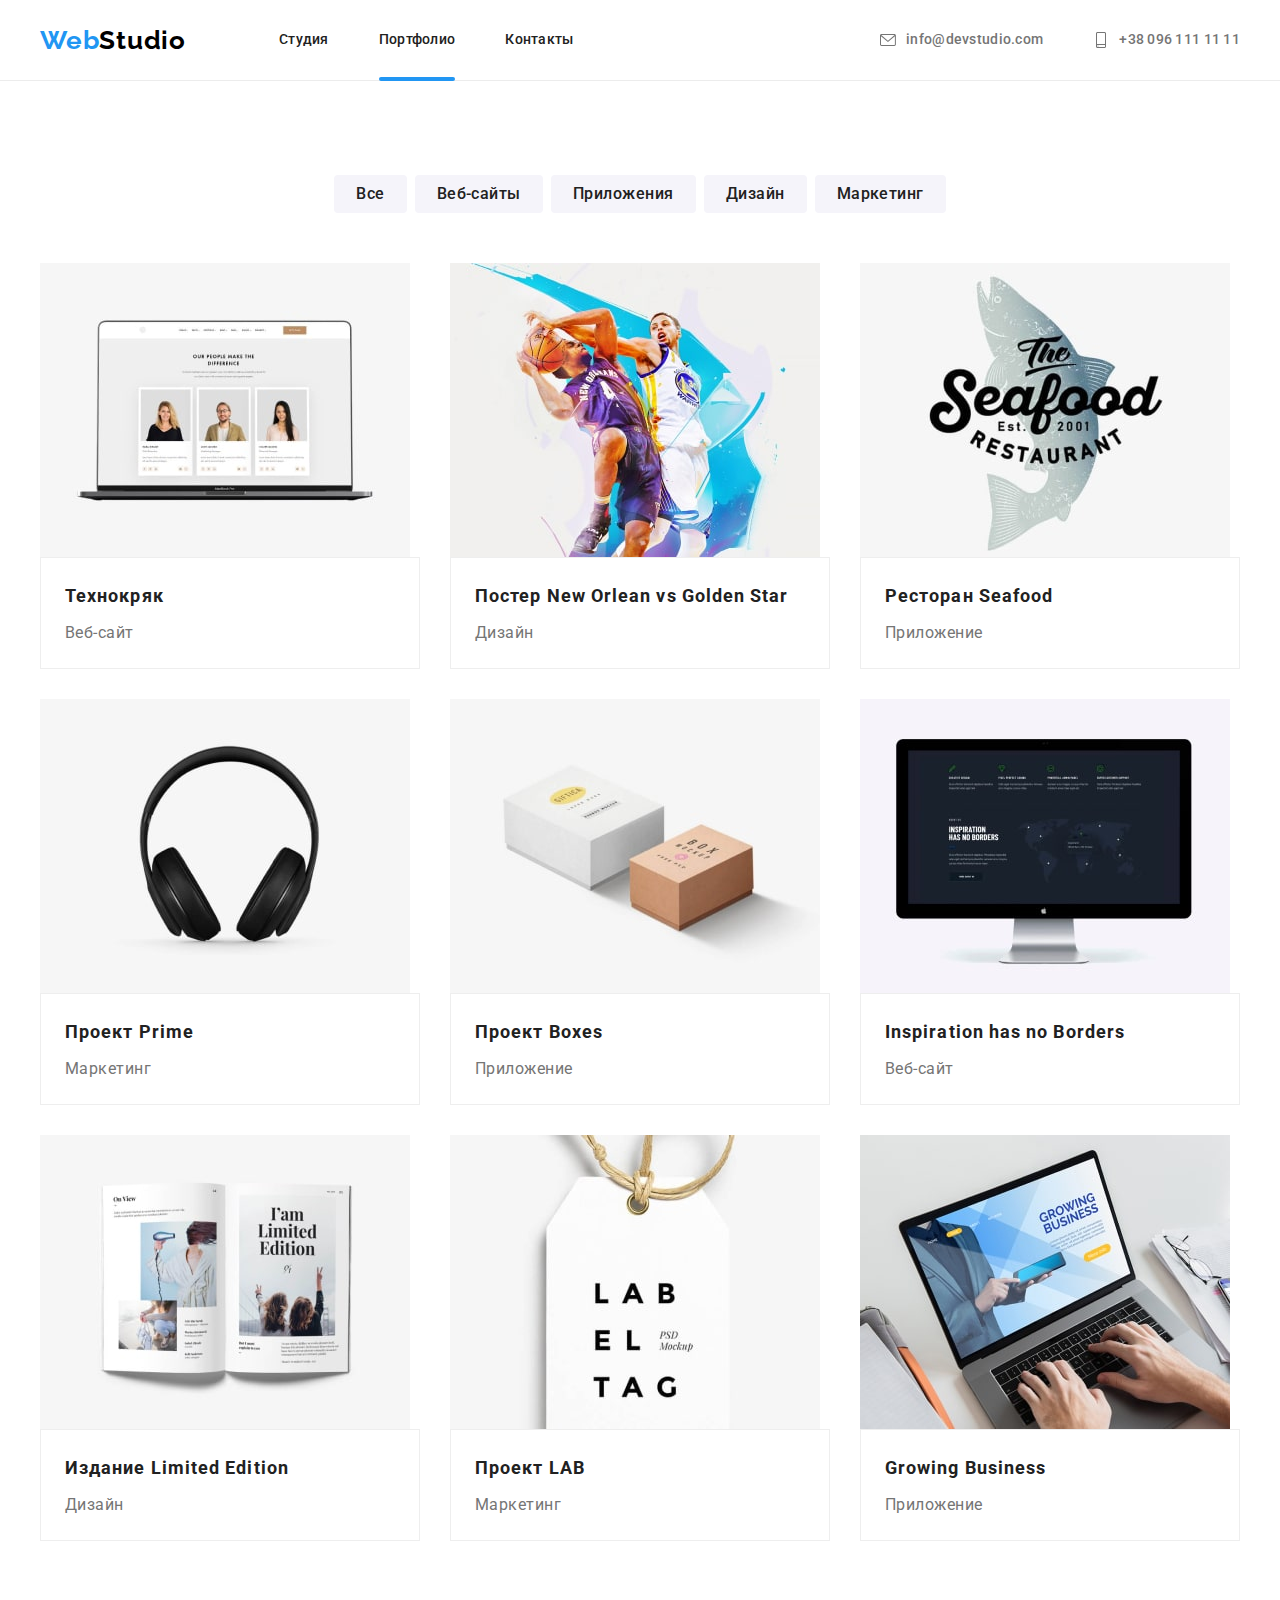
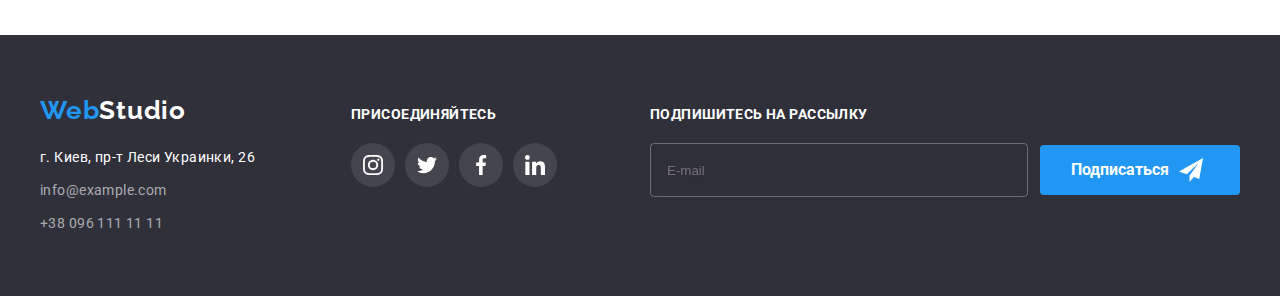
==== portfolio.html @ 7fdda7d3 "start hw8" ====
<!DOCTYPE html>
<html lang="ru">
  <head>
    <meta charset="UTF-8" />
    <meta http-equiv="X-UA-Compatible" content="IE=edge" />
    <meta name="viewport" content="width=device-width, initial-scale=1.0" />
    <title>Портфолио</title>
    <link rel="preconnect" href="https://fonts.googleapis.com" />
    <link rel="preconnect" href="https://fonts.gstatic.com" crossorigin />
    <link
      href="https://fonts.googleapis.com/css2?family=Raleway:wght@700&family=Roboto:wght@400;500;700;900&display=swap"
      rel="stylesheet"
    />
    <link
      rel="stylesheet"
      href="https://cdnjs.cloudflare.com/ajax/libs/modern-normalize/1.1.0/modern-normalize.min.css"
      integrity="sha512-wpPYUAdjBVSE4KJnH1VR1HeZfpl1ub8YT/NKx4PuQ5NmX2tKuGu6U/JRp5y+Y8XG2tV+wKQpNHVUX03MfMFn9Q=="
      crossorigin="anonymous"
      referrerpolicy="no-referrer"
    />
    <link rel="stylesheet" href="./css/main.css" />
  </head>
  <body>
    <!-- Шапка сайта -->
    <header class="header">
      <div class="header__container container">
        <nav class="nav">
          <a class="logo link" href="./index.html">
            Web<span class="logo__accent">Studio</span></a
          >
          <ul class="nav__list list">
            <li class="nav__item">
              <a class="nav__link link" href="./index.html">Студия</a>
            </li>
            <li class="nav__item">
              <a
                class="nav__link link nav__link--current"
                href="./portfolio.html"
                >Портфолио</a
              >
            </li>
            <li class="nav__item">
              <a class="nav__link link" href="">Контакты</a>
            </li>
          </ul>
        </nav>
        <ul class="contact">
          <li class="contact__item">
            <a class="contact__link link" href="mailto:info@devstudio.com">
              <svg class="contact__icon" width="16" height="12">
                <use href="./images/sprites.svg#icon-mail"></use>
              </svg>
              info@devstudio.com</a
            >
          </li>
          <li class="contact__item">
            <a class="contact__link link" href="tel:+380961111111">
              <svg class="contact__icon" width="10" height="16">
                <use href="./images/sprites.svg#icon-phone"></use>
              </svg>
              +38 096 111 11 11</a
            >
          </li>
        </ul>
      </div>
    </header>
    <!-- Фильтр поиска -->
    <main>
      <section class="section">
        <div class="container">
          <h1 class="visually-hidden">Фильтр поиска</h1>
          <ul class="filter list">
            <li class="filter-item">
              <button class="btn-filter" type="button">Все</button>
            </li>
            <li class="filter-item">
              <button class="btn-filter" type="button">Веб-сайты</button>
            </li>
            <li class="filter-item">
              <button class="btn-filter" type="button">Приложения</button>
            </li>
            <li class="filter-item">
              <button class="btn-filter" type="button">Дизайн</button>
            </li>
            <li class="filter-item">
              <button class="btn-filter" type="button">Маркетинг</button>
            </li>
          </ul>
          <!-- Примеры работ -->
          <ul class="examples list">
            <li class="examples-item">
              <a href="" class="examples-shadow link">
                <div class="top-wrap">
                  <img src="./images/img4.jpg" alt="веб-сайт" width="370" />
                  <p class="top-text">
                    Ресурс предлагает комплексные предложения с разным уровнем
                    функционала и сервисов. Все это позволит посетителю получить
                    исчерпывающие сведения о компании или частном лице.
                  </p>
                </div>
                <div class="container-examples">
                  <h2 class="examples-title">Технокряк</h2>
                  <p class="examples-text">Веб-сайт</p>
                </div>
              </a>
            </li>
            <li class="examples-item">
              <a href="" class="examples-shadow link">
                <div class="top-wrap">
                  <img src="./images/img5.jpg" alt="баскетбол" width="370" />
                  <p class="top-text">
                    Ресурс предлагает комплексные предложения с разным уровнем
                    функционала и сервисов. Все это позволит посетителю получить
                    исчерпывающие сведения о компании или частном лице.
                  </p>
                </div>
                <div class="container-examples">
                  <h2 class="examples-title">
                    Постер New Orlean vs Golden Star
                  </h2>
                  <p class="examples-text">Дизайн</p>
                </div>
              </a>
            </li>
            <li class="examples-item">
              <a href="" class="examples-shadow link">
                <div class="top-wrap">
                  <img src="./images/img6.jpg" alt="рыба" width="370" />
                  <p class="top-text">
                    Ресурс предлагает комплексные предложения с разным уровнем
                    функционала и сервисов. Все это позволит посетителю получить
                    исчерпывающие сведения о компании или частном лице.
                  </p>
                </div>
                <div class="container-examples">
                  <h2 class="examples-title">Ресторан Seafood</h2>
                  <p class="examples-text">Приложение</p>
                </div>
              </a>
            </li>
            <li class="examples-item">
              <a href="" class="examples-shadow link">
                <div class="top-wrap">
                  <img src="./images/img7.jpg" alt="наушники" width="370" />
                  <p class="top-text">
                    Ресурс предлагает комплексные предложения с разным уровнем
                    функционала и сервисов. Все это позволит посетителю получить
                    исчерпывающие сведения о компании или частном лице.
                  </p>
                </div>
                <div class="container-examples">
                  <h2 class="examples-title">Проект Prime</h2>
                  <p class="examples-text">Маркетинг</p>
                </div>
              </a>
            </li>
            <li class="examples-item">
              <a href="" class="examples-shadow link">
                <div class="top-wrap">
                  <img src="./images/img8.jpg" alt="ящики" width="370" />
                  <p class="top-text">
                    Ресурс предлагает комплексные предложения с разным уровнем
                    функционала и сервисов. Все это позволит посетителю получить
                    исчерпывающие сведения о компании или частном лице.
                  </p>
                </div>
                <div class="container-examples">
                  <h2 class="examples-title">Проект Boxes</h2>
                  <p class="examples-text">Приложение</p>
                </div>
              </a>
            </li>
            <li class="examples-item">
              <a href="" class="examples-shadow link">
                <div class="top-wrap">
                  <img src="./images/img9.jpg" alt="монитор" width="370" />
                  <p class="top-text">
                    Ресурс предлагает комплексные предложения с разным уровнем
                    функционала и сервисов. Все это позволит посетителю получить
                    исчерпывающие сведения о компании или частном лице.
                  </p>
                </div>
                <div class="container-examples">
                  <h2 class="examples-title">Inspiration has no Borders</h2>
                  <p class="examples-text">Веб-сайт</p>
                </div>
              </a>
            </li>
            <li class="examples-item">
              <a href="" class="examples-shadow link">
                <div class="top-wrap">
                  <img src="./images/img10.jpg" alt="книга" width="370" />
                  <p class="top-text">
                    Ресурс предлагает комплексные предложения с разным уровнем
                    функционала и сервисов. Все это позволит посетителю получить
                    исчерпывающие сведения о компании или частном лице.
                  </p>
                </div>
                <div class="container-examples">
                  <h2 class="examples-title">Издание Limited Edition</h2>
                  <p class="examples-text">Дизайн</p>
                </div>
              </a>
            </li>
            <li class="examples-item">
              <a href="" class="examples-shadow link">
                <div class="top-wrap">
                  <img src="./images/img11.jpg" alt="лейбл" width="370" />
                  <p class="top-text">
                    Ресурс предлагает комплексные предложения с разным уровнем
                    функционала и сервисов. Все это позволит посетителю получить
                    исчерпывающие сведения о компании или частном лице.
                  </p>
                </div>
                <div class="container-examples">
                  <h2 class="examples-title">Проект LAB</h2>
                  <p class="examples-text">Маркетинг</p>
                </div>
              </a>
            </li>
            <li class="examples-item">
              <a href="" class="examples-shadow link">
                <div class="top-wrap">
                  <img src="./images/img12.jpg" alt="ноутбук" width="370" />
                  <p class="top-text">
                    Ресурс предлагает комплексные предложения с разным уровнем
                    функционала и сервисов. Все это позволит посетителю получить
                    исчерпывающие сведения о компании или частном лице.
                  </p>
                </div>
                <div class="container-examples">
                  <h2 class="examples-title">Growing Business</h2>
                  <p class="examples-text">Приложение</p>
                </div>
              </a>
            </li>
          </ul>
        </div>
      </section>
    </main>
    <!-- Футер -->
    <footer class="footer">
      <div class="container">
        <div class="container-footer">
          <div class="container-adress">
            <a class="container-adress__logo link" href="./index.html">
              Web<span class="container-adress__span">Studio</span></a
            >
            <address class="address">
              <ul class="address__list list">
                <li class="address__title">
                  <a
                    class="address__nav link"
                    href="https://goo.gl/maps/hoZsEo4cNhqeyAv17"
                    target="_blank"
                    rel="noopener, noindex, nofollow"
                    >г. Киев, пр-т Леси Украинки, 26</a
                  >
                </li>
                <li class="address__title">
                  <a class="address__info link" href="mailto:info@devstudio.com"
                    >info@example.com</a
                  >
                </li>
                <li class="address__title">
                  <a class="address__info link" href="tel:+380961111111"
                    >+38 096 111 11 11</a
                  >
                </li>
              </ul>
            </address>
          </div>
          <div class="join">
            <h2 class="join__title">присоединяйтесь</h2>
            <ul class="join__list list">
              <li class="join__item">
                <a href="" class="join__link ref">
                  <svg class="join__icon" width="20" height="20">
                    <use href="./images/sprites.svg#icon-instagram"></use></svg
                ></a>
              </li>
              <li class="join__item">
                <a href="" class="join__link ref">
                  <svg class="join-icon" width="20" height="20">
                    <use href="./images/sprites.svg#icon-twitter"></use></svg
                ></a>
              </li>
              <li class="join__item">
                <a href="" class="join__link ref">
                  <svg class="join-icon" width="20" height="20">
                    <use href="./images/sprites.svg#icon-facebook"></use></svg
                ></a>
              </li>
              <li class="join__item">
                <a href="" class="join__link ref">
                  <svg class="join-icon" width="20" height="20">
                    <use href="./images/sprites.svg#icon-linkedin"></use></svg
                ></a>
              </li>
            </ul>
          </div>
          <div class="subscribe">
            <form>
              <h2 class="subscribe__title">подпишитесь на рассылку</h2>
              <div class="subscribe__label">
                <input
                  type="email"
                  class="subscribe__input"
                  name="email"
                  placeholder="E-mail"
                />
                <button type="button" class="subscribe__button">
                  Подписаться
                  <svg class="subscribe__icon" width="24" height="24">
                    <use href="./images/sprites.svg#icon-send-subscribe"></use>
                  </svg>
                </button>
              </div>
            </form>
          </div>
        </div>
      </div>
    </footer>
  </body>
</html>
---- css/main.css ----
:root {
  --web-color: #2196f3;
  --btn-color: #188ce8;
  --filter-color: #f5f4fa;
  --main-color: #212121;
  --secondary-color: #ffffff;
  --text-color: #757575;
  --background-color: #2f303a;
  --studio-color: #000000;
}

body {
  font-family: Roboto, sans-serif;
  color: var(--text-color);
  margin: 0;
}

p,
h1,
h2,
h3,
h4,
h5,
h6 {
  margin: 0;
}

ul {
  padding-left: 0;
  margin: 0;
}

img {
  display: block;
  max-width: 100%;
  height: auto;
}

.list {
  list-style: none;
  padding: 0;
  margin: 0;
}

.link {
  text-decoration: none;
}

.visually-hidden {
  position: absolute;
  white-space: nowrap;
  width: 1px;
  height: 1px;
  overflow: hidden;
  border: 0;
  padding: 0;
  clip: rect(0 0 0 0);
  clip-path: inset(50%);
  margin: -1px;
}

.header {
  border-bottom: 1px solid #ececec;
}

.header__container {
  display: flex;
}

.nav {
  display: flex;
  align-items: center;
}

.logo {
  margin-right: 93px;
  font-family: 'Raleway';
  font-weight: 700;
  font-size: 26px;
  line-height: 1.19;
  letter-spacing: 0.03em;
  color: var(--web-color);
}

.logo__accent {
  color: var(--studio-color);
}

.nav__list {
  display: flex;
}

.nav__item:nth-child(-n + 2) {
  margin-right: 50px;
}

.nav__link {
  position: relative;
  font-weight: 500;
  font-size: 14px;
  line-height: 1.14;
  letter-spacing: 0.02em;
  color: var(--main-color);
  display: block;
  padding-top: 32px;
  padding-bottom: 32px;
  transition: color 250ms cubic-bezier(0.4, 0, 0.2, 1);
}

.nav__link:hover, .nav__link:focus {
  color: var(--web-color);
}

.nav__link--current::after {
  content: '';
  width: 100%;
  height: 4px;
  position: absolute;
  display: block;
  background-color: var(--web-color);
  border-radius: 2px;
  bottom: -1px;
}

.header .container {
  display: flex;
  align-items: center;
}

.contact {
  display: flex;
  margin-left: auto;
}

.contact__item {
  display: block;
}

.contact__item:nth-last-child(-n + 1) {
  margin-left: 50px;
}

.contact__icon {
  width: 16px;
  height: 16px;
  padding: 0;
  margin: 0 10px 0 0;
  align-items: center;
}

.contact__link {
  font-weight: 500;
  font-size: 14px;
  line-height: 1.14;
  letter-spacing: 0.02em;
  color: var(--text-color);
  display: flex;
  align-items: center;
  padding-top: 32px;
  padding-bottom: 32px;
  fill: var(--text-color);
  transition: color 250ms cubic-bezier(0.4, 0, 0.2, 1), fill 250ms cubic-bezier(0.4, 0, 0.2, 1);
}

.contact__link:hover, .contact__link:focus {
  color: var(--web-color);
  fill: var(--web-color);
}

.container {
  width: 100%;
  padding-left: 15px;
  padding-right: 15px;
  margin: 0 auto;
}

@media screen and (min-width: 480px) {
  .container {
    width: 480px;
  }
}

@media screen and (min-width: 768px) {
  .container {
    width: 768px;
  }
}

@media screen and (min-width: 1200px) {
  .container {
    width: 1200px;
  }
}

.section {
  padding-top: 94px;
  padding-bottom: 94px;
}

.hero {
  background: var(--background-color);
  background-image: linear-gradient(rgba(47, 48, 58, 0.4), rgba(47, 48, 58, 0.4)), url(../images/main.jpg);
  background-position: center;
  background-repeat: no-repeat;
  background-size: cover;
  margin: 0 auto;
  max-width: 1600px;
  text-align: center;
  padding: 200px 0px 200px 0px;
}

.hero-title {
  font-weight: 900;
  font-size: 44px;
  line-height: 1.36;
  letter-spacing: 0.06em;
  text-transform: uppercase;
  color: var(--secondary-color);
  background-color: var(--background-color);
  background-color: transparent;
}

@media screen and (min-width: 480px) {
  .hero-title {
    font-size: 26px;
    line-height: 1.62;
    padding-bottom: 30px;
  }
}

.advantage-list {
  display: flex;
  margin: 0;
}

.advantage-item:not(:last-child) {
  margin-right: 30px;
}

.advantage-title {
  font-weight: 700;
  font-size: 14px;
  line-height: 1.14;
  letter-spacing: 0.03em;
  text-transform: uppercase;
  color: var(--main-color);
  margin-bottom: 10px;
}

.advantage-text {
  font-size: 14px;
  line-height: 1.71;
  letter-spacing: 0.03em;
}

.advantage-container {
  width: 270px;
  height: 120px;
  margin-bottom: 30px;
  display: flex;
  background-color: var(--filter-color);
  justify-content: center;
  align-items: center;
}

.advantage-icon {
  display: flex;
  justify-content: center;
  align-items: center;
  background-color: var(--filter-color);
}

.hero-btn {
  font-weight: 700;
  font-size: 16px;
  line-height: 1.88;
  letter-spacing: 0.06em;
  color: var(--secondary-color);
  background: var(--web-color);
  cursor: pointer;
  border-radius: 4px;
  border: none;
  font-family: inherit;
  display: inline-block;
  align-items: center;
  padding: 10px 32px;
  min-width: 200px;
}

.hero-btn:hover, .hero-btn:focus {
  color: var(--web-color);
  background-color: var(--filter-color);
}

.btn-filter {
  font-weight: 500;
  font-size: 16px;
  line-height: 1.63;
  letter-spacing: 0.03em;
  font-family: 'Roboto';
  text-align: center;
  color: var(--main-color);
  cursor: pointer;
  background-color: var(--filter-color);
  border-radius: 4px;
  border: 0 solid transparent;
  padding: 6px 22px;
  transition: color 250ms cubic-bezier(0.4, 0, 0.2, 1), background-color 250ms cubic-bezier(0.4, 0, 0.2, 1), box-shadow 250ms cubic-bezier(0.4, 0, 0.2, 1);
}

.btn-filter:hover, .btn-filterfocus {
  color: var(--filter-color);
  background-color: var(--web-color);
  box-shadow: 0px 3px 1px rgba(0, 0, 0, 0.1), 0px 1px 2px rgba(0, 0, 0, 0.08), 0px 2px 2px rgba(0, 0, 0, 0.12);
  border-radius: 4px;
}

.subscribe__button {
  font-weight: 700;
  font-size: 16px;
  line-height: 1.88;
  padding: 10px 29px;
  margin-left: 12px;
  font-family: 'Roboto';
  font-style: normal;
  width: 200px;
  height: 50px;
  color: #ffffff;
  background-color: #2196f3;
  border-radius: 4px;
  cursor: pointer;
  border-color: transparent;
  display: inline-flex;
  align-items: center;
}

.subscribe__button:hover, .subscribe__button:focus {
  box-shadow: 0px 4px 4px rgba(0, 0, 0, 0.15);
}

.modal-send-btn {
  display: flex;
  text-align: center;
  justify-content: center;
  margin-top: 30px;
}

.client-text {
  font-family: 'Roboto';
  font-weight: 700;
  font-size: 36px;
  line-height: 1.17;
  text-align: center;
  margin: 0 auto;
  color: var(--main-color);
  margin-bottom: 50px;
}

.client-list {
  display: flex;
}

.client-item {
  display: flex;
  justify-content: center;
}

.client-item:not(:last-child) {
  margin-right: 30px;
}

.client-link {
  margin: 0;
  padding: 0;
  width: 170px;
  height: 92px;
  display: flex;
  justify-content: center;
  align-items: center;
  fill: #afb1b8;
  border: 1px solid #afb1b8;
  box-sizing: border-box;
  border-radius: 4px;
  object-fit: contain;
  transition: border-radius 250ms cubic-bezier(0.4, 0, 0.2, 1), fill 250ms cubic-bezier(0.4, 0, 0.2, 1);
}

.client-link:hover, .client-link:focus {
  fill: #2196f3;
  border-color: #2196f3;
  box-sizing: border-box;
  border-radius: 4px;
}

.examples {
  display: flex;
  flex-wrap: wrap;
  margin-left: -30px;
  margin-bottom: -30px;
}

.examples-item {
  flex-basis: calc((100% - 90px) / 3);
  margin-left: 30px;
  margin-bottom: 30px;
}

.examples-shadow {
  display: block;
}

.examples-shadow:hover, .examples-shadow:focus {
  box-shadow: 0px 4px 4px 0px #00000040;
  cursor: pointer;
  transition: box-shadow 250ms cubic-bezier(0.4, 0, 0.2, 1);
}

.examples-title {
  font-weight: 700;
  font-size: 18px;
  line-height: 2;
  letter-spacing: 0.06em;
  color: var(--main-color);
  margin-bottom: 4px;
}

.examples-text {
  font-size: 16px;
  line-height: 1.88;
  letter-spacing: 0.03em;
  color: var(--text-color);
}

.top-wrap {
  position: relative;
  overflow: hidden;
}

.top-text {
  position: absolute;
  top: 0;
  left: 0;
  width: 100%;
  height: 100%;
  background-color: rgba(33, 150, 243, 0.9);
  font-size: 18px;
  line-height: 1.56;
  letter-spacing: 0.03em;
  padding: 63px 24px 63px 24px;
  color: var(--secondary-color);
  transform: translateY(100%);
  overflow: hidden;
  transition: transform 250ms cubic-bezier(0.4, 0, 0.2, 1), box-shadow 250ms cubic-bezier(0.4, 0, 0.2, 1), background-color 250ms cubic-bezier(0.4, 0, 0.2, 1), color 250ms cubic-bezier(0.4, 0, 0.2, 1);
}

.examples-shadow:hover .top-text,
.examples-shadow:focus .top-text {
  transform: translateY(0);
}

.container-examples {
  padding: 20px 24px;
  border: 1px solid #eeeeee;
}

.filter {
  display: flex;
  margin-bottom: 50px;
  justify-content: center;
}

.filter-item:not(:last-child) {
  margin-right: 8px;
}

.footer {
  background: var(--background-color);
  padding-top: 60px;
  padding-bottom: 60px;
}

.container-footer {
  display: flex;
  align-items: baseline;
}

.container-adress {
  flex-grow: 1;
}

.container-adress__span {
  color: var(--secondary-color);
}

.container-adress__logo {
  font-family: 'Raleway';
  font-weight: 700;
  font-size: 26px;
  line-height: 1.19;
  letter-spacing: 0.03em;
  color: var(--web-color);
}

.address__list {
  margin-top: 20px;
}

.address__title:nth-child(-n + 2) {
  margin-bottom: 9px;
}

.address__nav {
  font-style: normal;
  font-weight: 400;
  font-size: 14px;
  line-height: 1.71;
  letter-spacing: 0.03em;
  color: var(--secondary-color);
}

.address__info {
  font-style: normal;
  font-weight: 400;
  font-size: 14px;
  line-height: 1.71;
  letter-spacing: 0.03em;
  color: rgba(255, 255, 255, 0.6);
  transition: color 250ms cubic-bezier(0.4, 0, 0.2, 1);
}

.address__info:hover, .address__info:focus {
  color: var(--web-color);
}

/* JOIN */
.join {
  margin-left: 70px;
}

.join__title {
  margin-bottom: 20px;
  font-weight: 700;
  font-size: 14px;
  line-height: 1.14;
  letter-spacing: 0.03em;
  text-transform: uppercase;
  color: var(--secondary-color);
}

.join__list {
  display: flex;
  justify-content: center;
}

.join__link {
  padding: 0;
  fill: var(--secondary-color);
  background: rgba(255, 255, 255, 0.1);
}

.join__link:hover, .join__link:focus {
  background: var(--web-color);
}

.join__item:not(:last-child) {
  margin-right: 10px;
}

/* SUBSCRIBE */
.subscribe {
  margin-left: 93px;
}

.subscribe__title {
  font-family: 'Roboto';
  font-style: normal;
  font-weight: 700;
  font-size: 14px;
  line-height: 1.14;
  letter-spacing: 0.03em;
  text-transform: uppercase;
  color: #ffffff;
  margin-bottom: 20px;
}

.subscribe__label {
  display: flex;
  justify-content: center;
  align-items: center;
}

.subscribe__input {
  width: 358px;
  height: 50px;
  border: 1px solid rgba(255, 255, 255, 0.3);
  filter: drop-shadow(0px 4px 4px rgba(0, 0, 0, 0.15));
  border-radius: 4px;
  background-color: transparent;
  padding-left: 16px;
  color: #ffffff;
}

.subscribe__input:focus {
  border-color: var(--web-color);
}

.subscribe__icon {
  fill: #ffffff;
  margin-left: 10px;
}

.backdrop {
  position: fixed;
  top: 0;
  left: 0;
  width: 100%;
  height: 100%;
  background-color: rgba(0, 0, 0, 0.2);
  transition: opacity 250ms cubic-bezier(0.4, 0, 0.2, 1), visibility 250ms cubic-bezier(0.4, 0, 0.2, 1);
}

.is-hidden {
  opacity: 0;
  pointer-events: none;
}

.modal {
  position: absolute;
  top: 50%;
  left: 50%;
  transform: translate(-50%, -50%) scale(1) rotate(0);
  width: 528px;
  height: 581px;
  padding: 40px;
  background-color: var(--secondary-color);
  box-shadow: 0px 1px 3px rgba(0, 0, 0, 0.12), 0px 1px 1px rgba(0, 0, 0, 0.14), 0px 2px 1px rgba(0, 0, 0, 0.2);
  border-radius: 4px;
  transition: transform 250ms cubic-bezier(0.4, 0, 0.2, 1), background-color 250ms cubic-bezier(0.4, 0, 0.2, 1), border-radius 250ms cubic-bezier(0.4, 0, 0.2, 1), box-shadow 250ms cubic-bezier(0.4, 0, 0.2, 1);
}

.backdrop.is-hidden .modal {
  transform: scale(0.2) rotate(-145deg);
}

.modal-close-btn {
  position: absolute;
  background-color: transparent;
  border-radius: 50%;
  border: 1px solid rgba(0, 0, 0, 0.1);
  width: 30px;
  height: 30px;
  top: 8px;
  right: 8px;
  cursor: pointer;
  box-sizing: border-box;
  transition: background-color 250ms cubic-bezier(0.4, 0, 0.2, 1), fill 250ms cubic-bezier(0.4, 0, 0.2, 1);
}

.modal-close-btn:focus, .modal-close-btn:hover {
  fill: #2196f3;
}

.modal-title {
  font-weight: 700;
  font-size: 20px;
  line-height: 1.15;
  text-align: center;
  letter-spacing: 0.03em;
  color: #212121;
  margin-bottom: 12px;
}

.modal-input {
  width: 100%;
  height: 40px;
  border: 1px solid rgba(33, 33, 33, 0.2);
  border-radius: 4px;
  padding-left: 42px;
  color: #000000;
  outline: none;
  transition: border-color 250ms cubic-bezier(0.4, 0, 0.2, 1), color 250ms cubic-bezier(0.4, 0, 0.2, 1);
}

.modal-input:focus {
  border-color: var(--web-color);
}

.modal-input:placeholder-shown {
  border: 1px solid #2196f3;
}

.modal-field {
  margin-bottom: 10px;
}

.modal-comment {
  margin-bottom: 20px;
}

.modal-label {
  font-size: 12px;
  line-height: 1.17;
  letter-spacing: 0.01em;
  color: #757575;
}

.modal-input-wrap {
  position: relative;
  margin-top: 4px;
}

.input-icon {
  position: absolute;
  left: 15px;
  top: 50%;
  transform: translateY(-50%);
  background-size: cover;
}

.modal-input:focus + .input-icon {
  fill: var(--web-color);
}

.modal-text {
  width: 100%;
  height: 120px;
  resize: none;
  padding: 12px 16px;
  margin-top: 4px;
  border: 1px solid rgba(33, 33, 33, 0.2);
  border-radius: 4px;
  display: block;
}

.check-text {
  font-size: 14px;
  line-height: 1.71;
  letter-spacing: 0.03em;
  color: #757575;
  display: flex;
  align-items: center;
  justify-content: center;
}

.modal-agree {
  width: 16px;
  height: 15px;
  border-radius: 3px;
  margin-right: 5px;
  border: 1px solid #000000;
  box-shadow: 0px 4px 4px rgba(0, 0, 0, 0.25);
  display: flex;
  justify-content: center;
  align-items: center;
}

.input-check:checked + .check-text .modal-agree {
  background-color: var(--web-color);
  border: none;
}

.check-icon {
  fill: transparent;
}

.input-check:checked + .check-text .check-icon {
  fill: white;
}

.check-agree {
  color: #2196f3;
  transition: color 250ms cubic-bezier(0.4, 0, 0.2, 1);
}

.modal-send {
  color: var(--secondary-color);
  background-color: var(--web-color);
  cursor: pointer;
  border-radius: 4px;
  border: none;
  font-family: 'Roboto';
  font-weight: 700;
  font-size: 16px;
  line-height: 1.88;
  display: inline-block;
  align-items: center;
  letter-spacing: 0.06em;
  padding: 10px 55px;
  min-width: 200px;
  transition: box-shadow 250ms cubic-bezier(0.4, 0, 0.2, 1), background-color 250ms cubic-bezier(0.4, 0, 0.2, 1);
}

.modal-send:hover, .modal-send:focus {
  background-color: #188ce8;
  border: 1px solid #000000;
  box-shadow: 0px 4px 4px rgba(0, 0, 0, 0.15);
  border-radius: 4px;
}

.opportunity {
  padding-top: 0;
}

.opportunity-text {
  font-weight: 700;
  font-size: 36px;
  line-height: 1.17;
  letter-spacing: 0.03em;
  color: var(--main-color);
  margin-bottom: 50px;
  text-align: center;
}

.opportunity-list {
  display: flex;
}

.about-item {
  position: relative;
}

.about-item + .about-item {
  margin-left: 30px;
}

.about-text {
  position: absolute;
  width: 100%;
  height: 70px;
  bottom: 0;
  right: 0;
  background: rgba(47, 48, 58, 0.8);
  color: var(--secondary-color);
  display: flex;
  align-items: center;
  justify-content: center;
  font-family: 'Roboto';
  font-style: normal;
  font-weight: 700;
  font-size: 14px;
  line-height: 1.14;
  letter-spacing: 0.03em;
  text-transform: uppercase;
}

.team {
  background-color: var(--filter-color);
}

.team__title {
  font-family: 'Roboto';
  font-weight: 700;
  font-size: 36px;
  line-height: 1.17;
  letter-spacing: 0.03em;
  color: var(--main-color);
  margin-bottom: 50px;
  text-align: center;
}

.team__list {
  display: flex;
  text-align: center;
  margin-left: -30px;
}

.team__item {
  background-color: var(--secondary-color);
  flex-basis: calc((100% - 120px) / 4);
  margin-left: 30px;
  box-shadow: 0px 1px 3px rgba(0, 0, 0, 0.12), 0px 1px 1px rgba(0, 0, 0, 0.14), 0px 2px 1px rgba(0, 0, 0, 0.2);
  border-radius: 0px 0px 4px 4px;
}

.team-box {
  padding-top: 30px;
  padding-bottom: 30px;
}

.team-box__title {
  font-weight: 500;
  font-size: 16px;
  line-height: 1.19;
  letter-spacing: 0.03em;
  color: var(--main-color);
}

.team-box__text {
  font-size: 16px;
  line-height: 1.19;
  letter-spacing: 0.03em;
  color: var(--text-color);
  margin-top: 10px;
}

.team-box__list {
  margin-top: 16px;
  display: flex;
  justify-content: center;
}

.team-box__link {
  background-color: transparent;
  fill: #afb1b8;
}

.team-box__link:hover, .team-box__link:focus {
  background-color: var(--web-color);
  fill: white;
}

.team-box__item + .team-box__item {
  margin-left: 10px;
}

.ref {
  display: flex;
  justify-content: center;
  align-items: center;
  width: 44px;
  height: 44px;
  border-radius: 50%;
  transition: border-radius 250ms cubic-bezier(0.4, 0, 0.2, 1), background-color 250ms cubic-bezier(0.4, 0, 0.2, 1), fill 250ms cubic-bezier(0.4, 0, 0.2, 1);
}
/*# sourceMappingURL=main.css.map */
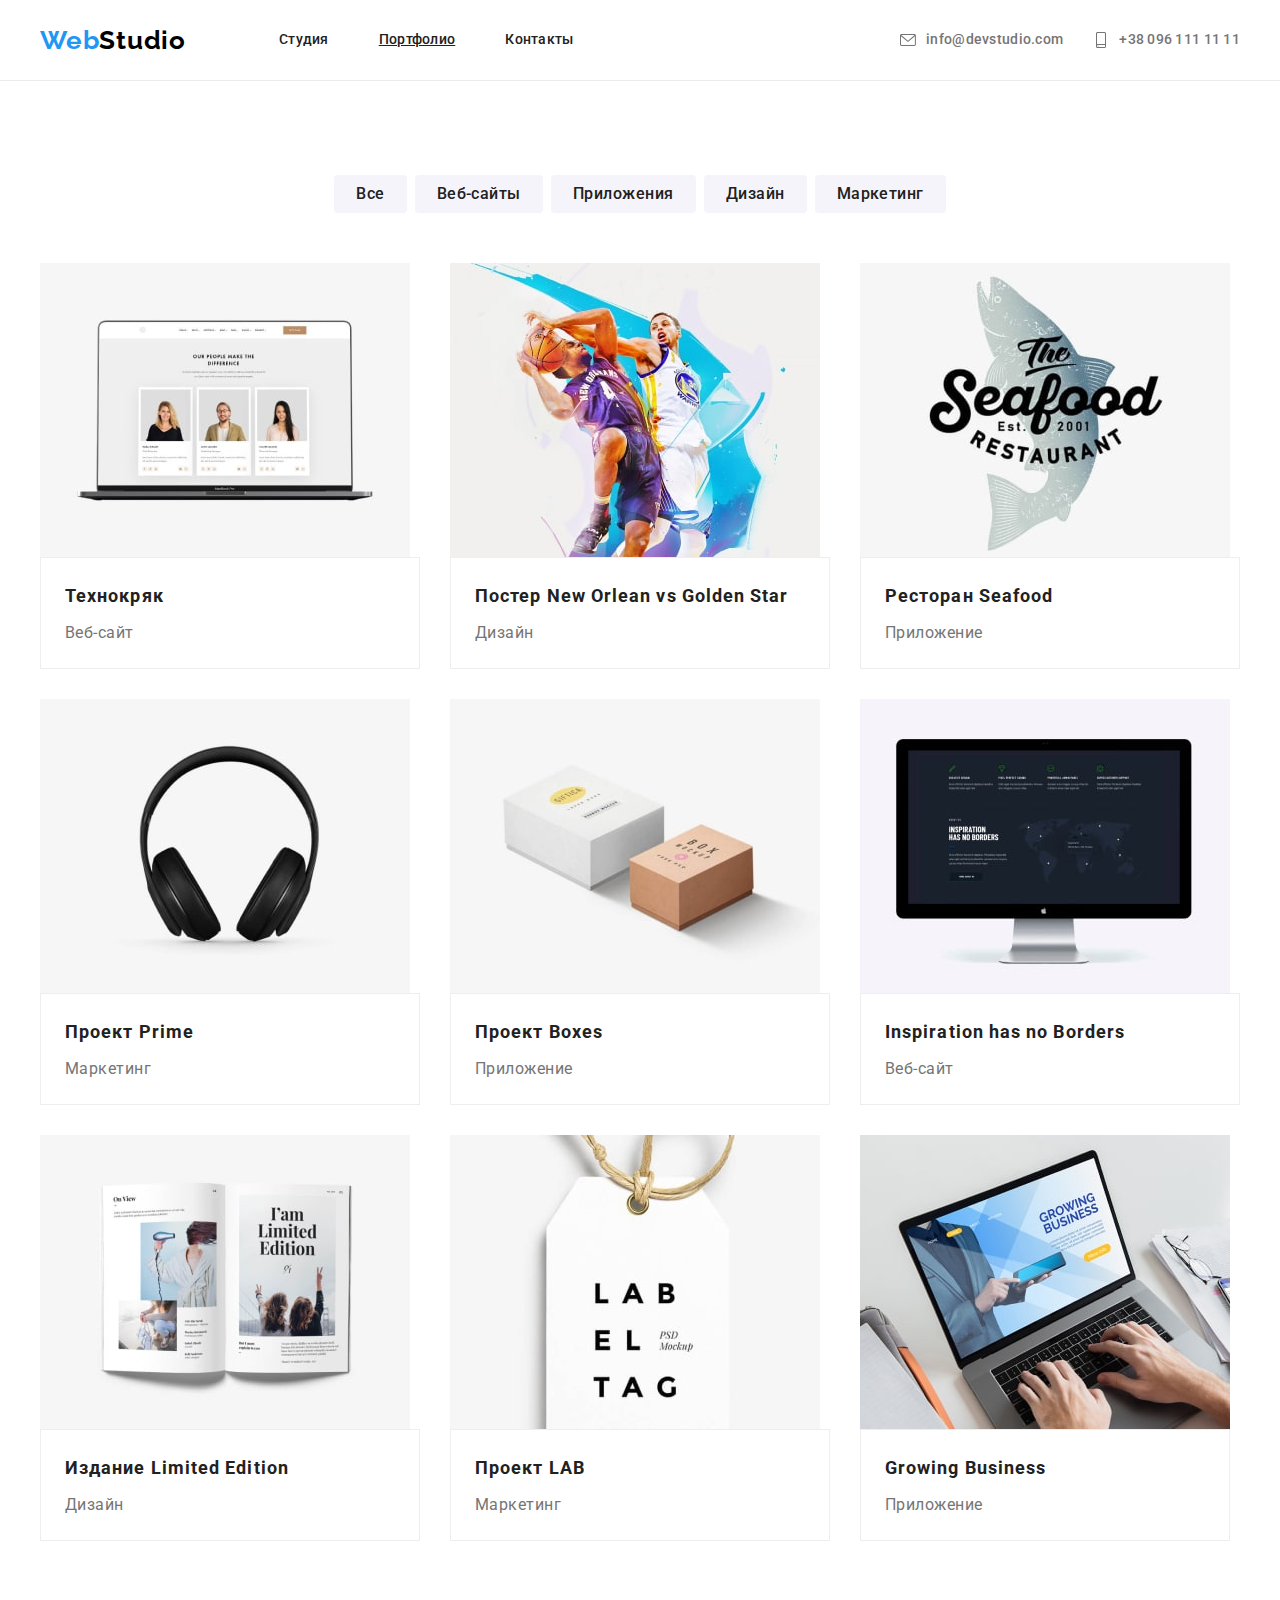
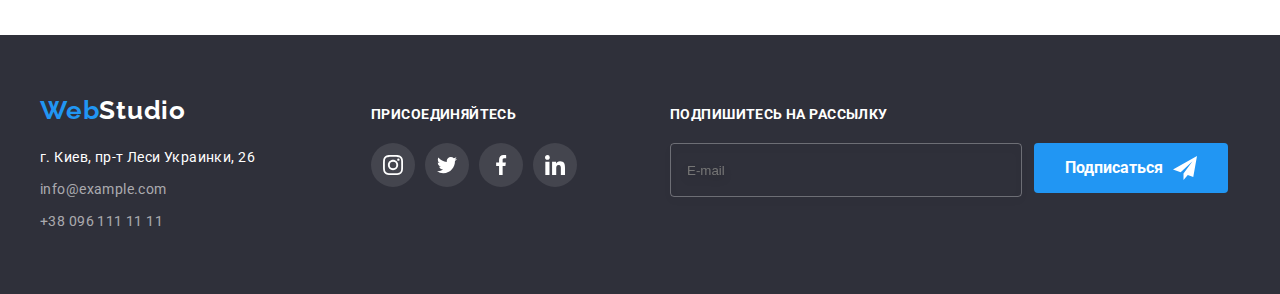
==== commit 43f9dd1a: "1part of hw8" ====
--- a/portfolio.html
+++ b/portfolio.html
@@ -24,18 +24,24 @@
     <!-- Шапка сайта -->
     <header class="header">
       <div class="header__container container">
+        <a class="logo link" href="./index.html">
+          Web<span class="logo__accent">Studio</span></a
+        >
+        <button
+          type="button"
+          class="mob-menu__btn--open mob-menu__btn js-open-menu"
+        >
+          <svg class="mob-menu__icon">
+            <use href="./images/sprites.svg#icon-menu-open"></use>
+          </svg>
+        </button>
         <nav class="nav">
-          <a class="logo link" href="./index.html">
-            Web<span class="logo__accent">Studio</span></a
-          >
           <ul class="nav__list list">
             <li class="nav__item">
-              <a class="nav__link link" href="./index.html">Студия</a>
+              <a class="nav__link link nav__link" href="./index.html">Студия</a>
             </li>
             <li class="nav__item">
-              <a
-                class="nav__link link nav__link--current"
-                href="./portfolio.html"
+              <a class="nav__link link--current" href="./portfolio.html"
                 >Портфолио</a
               >
             </li>
@@ -44,7 +50,7 @@
             </li>
           </ul>
         </nav>
-        <ul class="contact">
+        <ul class="contact list">
           <li class="contact__item">
             <a class="contact__link link" href="mailto:info@devstudio.com">
               <svg class="contact__icon" width="16" height="12">
@@ -63,29 +69,123 @@
           </li>
         </ul>
       </div>
+      <!-- Мобилка -->
+      <div class="mob-menu js-menu-container">
+        <div class="container mob-menu__container">
+          <button
+            type="button"
+            class="mob-menu__btn--close mob-menu__btn js-close-menu"
+          >
+            <svg class="mob-menu__icon">
+              <use href="./images/sprites.svg#icon-menu-close"></use>
+            </svg>
+          </button>
+          <nav class="mob-navigation">
+            <ul class="mob-navigation__list list">
+              <li class="mob-navigation__item">
+                <a
+                  href="./index.html"
+                  class="mob-navigation__link mob-navigation__link link"
+                  >Студия</a
+                >
+              </li>
+              <li class="mob-navigation__item">
+                <a
+                  href="./portfolio.html"
+                  class="mob-navigation__link--current link"
+                  >Портфолио</a
+                >
+              </li>
+              <li class="mob-navigation__item">
+                <a href="" class="mob-navigation__link link">Контакты</a>
+              </li>
+            </ul>
+          </nav>
+          <div class="mob-menu-bottom">
+            <ul class="mob-contacts list">
+              <li class="mob-contacts__item">
+                <a
+                  href="tel:+380961111111"
+                  class="mob-contacts__link mob-contacts__link--tel link"
+                >
+                  +38 096 111 11 11
+                </a>
+              </li>
+              <li class="mob-contacts__item">
+                <a
+                  href="mailto:info@devstudio.com"
+                  class="mob-contacts__link mob-contacts__link--mail link"
+                >
+                  info@devstudio.com
+                </a>
+              </li>
+            </ul>
+            <ul class="mob-soc-networks list">
+              <li class="mob-soc-networks__item">
+                <a
+                  href=""
+                  class="mob-soc-networks__link link"
+                  target="_blank"
+                  rel="noreferrer noopener"
+                  >Instagram
+                </a>
+              </li>
+              <li class="mob-soc-networks__item">
+                <a
+                  href=""
+                  class="mob-soc-networks__link link"
+                  target="_blank"
+                  rel="noreferrer noopener"
+                  >Twitter
+                </a>
+              </li>
+              <li class="mob-soc-networks__item">
+                <a
+                  href=""
+                  class="mob-soc-networks__link link"
+                  target="_blank"
+                  rel="noreferrer noopener"
+                  >Facebook
+                </a>
+              </li>
+              <li class="mob-soc-networks__item">
+                <a
+                  href=""
+                  class="mob-soc-networks__link link"
+                  target="_blank"
+                  rel="noreferrer noopener"
+                  >LinkedIn
+                </a>
+              </li>
+            </ul>
+          </div>
+        </div>
+      </div>
     </header>
     <!-- Фильтр поиска -->
     <main>
       <section class="section">
         <div class="container">
           <h1 class="visually-hidden">Фильтр поиска</h1>
-          <ul class="filter list">
-            <li class="filter-item">
-              <button class="btn-filter" type="button">Все</button>
-            </li>
-            <li class="filter-item">
-              <button class="btn-filter" type="button">Веб-сайты</button>
-            </li>
-            <li class="filter-item">
-              <button class="btn-filter" type="button">Приложения</button>
-            </li>
-            <li class="filter-item">
-              <button class="btn-filter" type="button">Дизайн</button>
-            </li>
-            <li class="filter-item">
-              <button class="btn-filter" type="button">Маркетинг</button>
-            </li>
-          </ul>
+          <div class="filter__box">
+            <ul class="filter list">
+              <li class="filter__item">
+                <button class="btn-filter" type="button">Все</button>
+              </li>
+              <li class="filter__item">
+                <button class="btn-filter" type="button">Веб-сайты</button>
+              </li>
+              <li class="filter__item">
+                <button class="btn-filter" type="button">Приложения</button>
+              </li>
+              <li class="filter__item">
+                <button class="btn-filter" type="button">Дизайн</button>
+              </li>
+              <li class="filter__item">
+                <button class="btn-filter" type="button">Маркетинг</button>
+              </li>
+            </ul>
+          </div>
           <!-- Примеры работ -->
           <ul class="examples list">
             <li class="examples-item">
@@ -321,5 +421,6 @@
         </div>
       </div>
     </footer>
+    <script defer src="js/mobile-menu.js"></script>
   </body>
 </html>
--- a/css/main.css
+++ b/css/main.css
@@ -65,15 +65,28 @@
 
 .header__container {
   display: flex;
-}
-
-.nav {
-  display: flex;
   align-items: center;
 }
 
+@media screen and (max-width: 767px) {
+  .nav {
+    display: none;
+  }
+}
+
+@media screen and (min-width: 768px) {
+  .nav {
+    margin-left: 88px;
+  }
+}
+
+@media screen and (min-width: 1200px) {
+  .nav {
+    margin-left: 93px;
+  }
+}
+
 .logo {
-  margin-right: 93px;
   font-family: 'Raleway';
   font-weight: 700;
   font-size: 26px;
@@ -82,6 +95,13 @@
   color: var(--web-color);
 }
 
+@media screen and (max-width: 767px) {
+  .logo {
+    padding-top: 16px;
+    padding-bottom: 16px;
+  }
+}
+
 .logo__accent {
   color: var(--studio-color);
 }
@@ -90,8 +110,12 @@
   display: flex;
 }
 
-.nav__item:nth-child(-n + 2) {
-  margin-right: 50px;
+.nav__item {
+  position: relative;
+}
+
+.nav__item + .nav__item {
+  margin-left: 50px;
 }
 
 .nav__link {
@@ -122,22 +146,34 @@
   bottom: -1px;
 }
 
-.header .container {
-  display: flex;
-  align-items: center;
-}
-
-.contact {
-  display: flex;
-  margin-left: auto;
-}
-
-.contact__item {
-  display: block;
-}
-
-.contact__item:nth-last-child(-n + 1) {
-  margin-left: 50px;
+@media screen and (max-width: 767px) {
+  .contact {
+    display: none;
+  }
+}
+
+@media screen and (min-width: 768px) {
+  .contact {
+    margin-left: auto;
+  }
+}
+
+@media screen and (min-width: 1200px) {
+  .contact {
+    display: flex;
+  }
+}
+
+@media screen and (min-width: 768px) and (max-width: 1199px) {
+  .contact__item:not(:last-child) {
+    margin-bottom: 10px;
+  }
+}
+
+@media screen and (min-width: 1200px) {
+  .contact__item:not(:last-child) {
+    margin-right: 30px;
+  }
 }
 
 .contact__icon {
@@ -156,8 +192,6 @@
   color: var(--text-color);
   display: flex;
   align-items: center;
-  padding-top: 32px;
-  padding-bottom: 32px;
   fill: var(--text-color);
   transition: color 250ms cubic-bezier(0.4, 0, 0.2, 1), fill 250ms cubic-bezier(0.4, 0, 0.2, 1);
 }
@@ -192,12 +226,199 @@
   }
 }
 
+.mob-menu {
+  position: fixed;
+  top: 0;
+  left: 0;
+  width: 100vw;
+  height: 100vh;
+  background-color: #fff;
+  overflow-y: auto;
+  z-index: 1;
+  transform: translateX(100%);
+  transition: transform 250ms ease-in-out;
+  pointer-events: none;
+  visibility: hidden;
+}
+
+@media screen and (min-width: 768px) {
+  .mob-menu {
+    display: none;
+  }
+}
+
+.mob-menu.is-open {
+  transform: translateX(0);
+  pointer-events: all;
+  visibility: visible;
+}
+
+.mob-menu__container {
+  position: relative;
+  display: flex;
+  flex-direction: column;
+  height: 100%;
+  justify-content: space-between;
+  padding: 48px 40px;
+}
+
+@media screen and (max-height: 580px) {
+  .mob-menu__container {
+    justify-content: flex-start;
+  }
+}
+
+.mob-menu__btn {
+  padding: 0;
+  border: none;
+  background-color: transparent;
+  transition-property: fill;
+  transition-duration: 250ms;
+  transition-timing-function: cubic-bezier(0.4, 0, 0.2, 1);
+}
+
+.mob-menu__btn:hover, .mob-menu__btn:focus {
+  fill: #2196f3;
+}
+
+.mob-menu__btn--open {
+  margin-left: auto;
+}
+
+@media screen and (min-width: 768px) {
+  .mob-menu__btn--open {
+    display: none;
+  }
+}
+
+.mob-menu__btn--close {
+  position: absolute;
+  top: 10px;
+  right: 15px;
+}
+
+.mob-menu__icon {
+  display: block;
+  width: 40px;
+  height: 40px;
+}
+
+@media screen and (max-height: 580px) {
+  .mob-navigation {
+    margin-bottom: 64px;
+  }
+}
+
+.mob-navigation__item:not(:last-child) {
+  margin-bottom: 32px;
+}
+
+.mob-navigation__link {
+  font-weight: 500;
+  font-size: 40px;
+  line-height: 1.18;
+  letter-spacing: 0.02em;
+  color: #212121;
+  transition-property: color;
+  transition-duration: 250ms;
+  transition-timing-function: cubic-bezier(0.4, 0, 0.2, 1);
+}
+
+.mob-navigation__link--current {
+  color: #2196f3;
+}
+
+.mob-navigation__link:hover, .mob-navigation__link:focus {
+  color: #2196f3;
+}
+
+.mob-contacts {
+  margin-bottom: 64px;
+}
+
+.mob-contacts__item:not(:last-child) {
+  margin-bottom: 32px;
+}
+
+.mob-contacts__link--tel {
+  font-weight: 500;
+  font-size: 34px;
+  line-height: 1.18;
+  letter-spacing: 0.02em;
+  color: #2196f3;
+}
+
+@media screen and (max-width: 380px) {
+  .mob-contacts__link--tel {
+    font-size: 26px;
+  }
+}
+
+.mob-contacts__link--mail {
+  font-weight: 500;
+  font-size: 28px;
+  line-height: 1.17;
+  letter-spacing: 0.02em;
+  color: #757575;
+}
+
+@media screen and (max-width: 380px) {
+  .mob-contacts__link--mail {
+    font-size: 24px;
+  }
+}
+
+.mob-soc-networks {
+  display: flex;
+  flex-wrap: wrap;
+}
+
+.mob-soc-networks__item {
+  position: relative;
+}
+
+.mob-soc-networks__item:not(:last-child) {
+  margin-right: 20px;
+}
+
+.mob-soc-networks__item:not(:last-child)::after {
+  content: '';
+  position: absolute;
+  top: 0;
+  right: -11px;
+  width: 1px;
+  height: 100%;
+  background-color: rgba(33, 33, 33, 0.2);
+}
+
+@media screen and (max-width: 436px) {
+  .mob-soc-networks__item:nth-child(-n + 2) {
+    margin-bottom: 10px;
+  }
+}
+
+.mob-soc-networks__link {
+  font-weight: 500;
+  font-size: 18px;
+  line-height: 1.22;
+  letter-spacing: 0.02em;
+  color: #2196f3;
+}
+
 .section {
-  padding-top: 94px;
-  padding-bottom: 94px;
+  padding-top: 60px;
+  padding-bottom: 60px;
+}
+
+@media screen and (min-width: 1200px) {
+  .section {
+    padding-top: 94px;
+    padding-bottom: 94px;
+  }
 }
 
 .hero {
+  padding: 118px 0;
   background: var(--background-color);
   background-image: linear-gradient(rgba(47, 48, 58, 0.4), rgba(47, 48, 58, 0.4)), url(../images/main.jpg);
   background-position: center;
@@ -205,36 +426,77 @@
   background-size: cover;
   margin: 0 auto;
   max-width: 1600px;
+  margin-right: auto;
+  margin-left: auto;
   text-align: center;
-  padding: 200px 0px 200px 0px;
+}
+
+@media screen and (min-width: 480px) {
+  .hero {
+    padding: 200px 0px 200px 0px;
+  }
+}
+
+@media screen and (min-width: 768px) {
+  .hero {
+    padding: 182px 0px;
+    min-width: 768px;
+  }
+}
+
+@media screen and (min-width: 1200px) {
+  .hero {
+    padding: 200px 0px;
+    max-width: 1600px;
+  }
 }
 
 .hero-title {
   font-weight: 900;
-  font-size: 44px;
-  line-height: 1.36;
+  font-size: 26px;
+  line-height: 1.62;
   letter-spacing: 0.06em;
+  padding-bottom: 30px;
   text-transform: uppercase;
   color: var(--secondary-color);
   background-color: var(--background-color);
   background-color: transparent;
 }
 
-@media screen and (min-width: 480px) {
+@media screen and (min-width: 1200px) {
   .hero-title {
-    font-size: 26px;
-    line-height: 1.62;
-    padding-bottom: 30px;
+    font-size: 44px;
+    line-height: 1.36;
   }
 }
 
 .advantage-list {
   display: flex;
-  margin: 0;
+  flex-wrap: wrap;
+}
+
+@media screen and (min-width: 768px) {
+  .advantage-list {
+    margin: -15px;
+  }
+}
+
+@media screen and (min-width: 768px) {
+  .advantage-item {
+    width: calc(100% / 2 - 30px);
+    margin: 15px;
+  }
+}
+
+@media screen and (min-width: 1200px) {
+  .advantage-item {
+    width: calc(100% / 4 - 30px);
+    margin-left: 15px;
+  }
 }
 
 .advantage-item:not(:last-child) {
-  margin-right: 30px;
+  margin-bottom: 30px;
 }
 
 .advantage-title {
@@ -245,6 +507,13 @@
   text-transform: uppercase;
   color: var(--main-color);
   margin-bottom: 10px;
+  text-align: center;
+}
+
+@media screen and (min-width: 768px) {
+  .advantage-title {
+    text-align: start;
+  }
 }
 
 .advantage-text {
@@ -254,7 +523,6 @@
 }
 
 .advantage-container {
-  width: 270px;
   height: 120px;
   margin-bottom: 30px;
   display: flex;
@@ -268,6 +536,7 @@
   justify-content: center;
   align-items: center;
   background-color: var(--filter-color);
+  border-radius: 4px;
 }
 
 .hero-btn {
@@ -346,33 +615,52 @@
 }
 
 .client-text {
+  font-weight: 700;
+  font-size: 28px;
+  line-height: 1.18;
+  letter-spacing: 0.03em;
   font-family: 'Roboto';
-  font-weight: 700;
-  font-size: 36px;
-  line-height: 1.17;
   text-align: center;
   margin: 0 auto;
   color: var(--main-color);
   margin-bottom: 50px;
 }
 
+@media screen and (min-width: 1200px) {
+  .client-text {
+    font-size: 36px;
+    line-height: 1.17;
+  }
+}
+
 .client-list {
   display: flex;
+  flex-wrap: wrap;
+  margin-bottom: -30px;
+  margin-left: -30px;
 }
 
 .client-item {
-  display: flex;
-  justify-content: center;
-}
-
-.client-item:not(:last-child) {
-  margin-right: 30px;
+  margin-bottom: 30px;
+  margin-left: 30px;
+  width: calc(100% / 2 - 30px);
+}
+
+@media screen and (min-width: 768px) {
+  .client-item {
+    width: calc(100% / 3 - 30px);
+  }
+}
+
+@media screen and (min-width: 1200px) {
+  .client-item {
+    width: calc(100% / 6 - 30px);
+  }
 }
 
 .client-link {
   margin: 0;
   padding: 0;
-  width: 170px;
   height: 92px;
   display: flex;
   justify-content: center;
@@ -392,21 +680,36 @@
   border-radius: 4px;
 }
 
-.examples {
-  display: flex;
-  flex-wrap: wrap;
-  margin-left: -30px;
-  margin-bottom: -30px;
-}
-
-.examples-item {
-  flex-basis: calc((100% - 90px) / 3);
-  margin-left: 30px;
-  margin-bottom: 30px;
+@media screen and (min-width: 768px) {
+  .examples {
+    display: flex;
+    flex-wrap: wrap;
+    gap: 30px;
+  }
+}
+
+@media screen and (max-width: 767px) {
+  .examples-item:not(:last-child) {
+    margin-bottom: 30px;
+  }
+}
+
+@media screen and (min-width: 768px) {
+  .examples-item:not(:last-child) {
+    width: calc((100% - 30px) / 2);
+  }
+}
+
+@media screen and (min-width: 1200px) {
+  .examples-item:not(:last-child) {
+    width: calc((100% - 60px) / 3);
+  }
 }
 
 .examples-shadow {
-  display: block;
+  display: flex;
+  flex-direction: column;
+  height: 100%;
 }
 
 .examples-shadow:hover, .examples-shadow:focus {
@@ -459,33 +762,77 @@
 }
 
 .container-examples {
+  flex-grow: 1;
   padding: 20px 24px;
   border: 1px solid #eeeeee;
 }
 
+.filter__box {
+  margin-bottom: 40px;
+}
+
+@media screen and (min-width: 768px) {
+  .filter__box {
+    margin-bottom: 30px;
+  }
+}
+
+@media screen and (min-width: 1200px) {
+  .filter__box {
+    margin-bottom: 50px;
+  }
+}
+
 .filter {
   display: flex;
-  margin-bottom: 50px;
-  justify-content: center;
-}
-
-.filter-item:not(:last-child) {
-  margin-right: 8px;
+  flex-wrap: wrap;
+  column-gap: 8px;
+  row-gap: 15px;
+}
+
+@media screen and (min-width: 768px) {
+  .filter {
+    justify-content: center;
+  }
 }
 
 .footer {
   background: var(--background-color);
   padding-top: 60px;
   padding-bottom: 60px;
-}
-
-.container-footer {
-  display: flex;
-  align-items: baseline;
+  text-align: center;
+}
+
+@media screen and (min-width: 1200px) {
+  .footer {
+    text-align: left;
+  }
+}
+
+@media screen and (min-width: 768px) {
+  .container-footer {
+    display: flex;
+    flex-wrap: wrap;
+    justify-content: space-around;
+    align-items: baseline;
+  }
+}
+
+@media screen and (min-width: 1200px) {
+  .container-footer {
+    display: flex;
+  }
 }
 
 .container-adress {
-  flex-grow: 1;
+  margin-bottom: 60px;
+}
+
+@media screen and (min-width: 1200px) {
+  .container-adress {
+    flex-grow: 1;
+    margin-bottom: 0;
+  }
 }
 
 .container-adress__span {
@@ -493,11 +840,11 @@
 }
 
 .container-adress__logo {
-  font-family: 'Raleway';
   font-weight: 700;
   font-size: 26px;
   line-height: 1.19;
   letter-spacing: 0.03em;
+  font-family: 'Raleway';
   color: var(--web-color);
 }
 
@@ -505,16 +852,16 @@
   margin-top: 20px;
 }
 
-.address__title:nth-child(-n + 2) {
-  margin-bottom: 9px;
+.address__title:not(:last-child) {
+  margin-bottom: 8px;
 }
 
 .address__nav {
-  font-style: normal;
   font-weight: 400;
   font-size: 14px;
   line-height: 1.71;
   letter-spacing: 0.03em;
+  font-style: normal;
   color: var(--secondary-color);
 }
 
@@ -534,7 +881,20 @@
 
 /* JOIN */
 .join {
-  margin-left: 70px;
+  margin-bottom: 60px;
+}
+
+@media (min-width: 768px) {
+  .join {
+    width: 206px;
+  }
+}
+
+@media (min-width: 1200px) {
+  .join {
+    margin-left: 70px;
+    margin-bottom: 0;
+  }
 }
 
 .join__title {
@@ -567,8 +927,17 @@
 }
 
 /* SUBSCRIBE */
-.subscribe {
-  margin-left: 93px;
+@media (min-width: 768px) {
+  .subscribe {
+    width: 450px;
+  }
+}
+
+@media (min-width: 1200px) {
+  .subscribe {
+    margin-left: 93px;
+    width: 570px;
+  }
 }
 
 .subscribe__title {
@@ -584,13 +953,18 @@
 }
 
 .subscribe__label {
-  display: flex;
-  justify-content: center;
-  align-items: center;
+  margin-right: 12px;
+}
+
+@media (min-width: 1200px) {
+  .subscribe__label {
+    display: flex;
+  }
 }
 
 .subscribe__input {
-  width: 358px;
+  width: 100%;
+  margin-bottom: 20px;
   height: 50px;
   border: 1px solid rgba(255, 255, 255, 0.3);
   filter: drop-shadow(0px 4px 4px rgba(0, 0, 0, 0.15));
@@ -598,6 +972,12 @@
   background-color: transparent;
   padding-left: 16px;
   color: #ffffff;
+}
+
+@media (min-width: 1200px) {
+  .subscribe__input {
+    width: 358px;
+  }
 }
 
 .subscribe__input:focus {
@@ -801,6 +1181,12 @@
   padding-top: 0;
 }
 
+@media screen and (max-width: 1199px) {
+  .opportunity {
+    display: none;
+  }
+}
+
 .opportunity-text {
   font-weight: 700;
   font-size: 36px;
@@ -850,34 +1236,63 @@
 .team__title {
   font-family: 'Roboto';
   font-weight: 700;
-  font-size: 36px;
-  line-height: 1.17;
+  font-size: 28px;
+  line-height: 1.18;
   letter-spacing: 0.03em;
   color: var(--main-color);
   margin-bottom: 50px;
   text-align: center;
 }
 
+@media screen and (min-width: 1200px) {
+  .team__title {
+    font-weight: 700;
+    font-size: 36px;
+    line-height: 1.17;
+    letter-spacing: 0.03em;
+  }
+}
+
 .team__list {
-  display: flex;
-  text-align: center;
-  margin-left: -30px;
+  margin-bottom: -30px;
+}
+
+@media screen and (min-width: 768px) {
+  .team__list {
+    display: flex;
+    flex-wrap: wrap;
+    margin-left: -30px;
+  }
 }
 
 .team__item {
+  margin-bottom: 30px;
   background-color: var(--secondary-color);
-  flex-basis: calc((100% - 120px) / 4);
-  margin-left: 30px;
   box-shadow: 0px 1px 3px rgba(0, 0, 0, 0.12), 0px 1px 1px rgba(0, 0, 0, 0.14), 0px 2px 1px rgba(0, 0, 0, 0.2);
   border-radius: 0px 0px 4px 4px;
 }
 
+@media screen and (min-width: 768px) {
+  .team__item {
+    width: calc((100% - 60px) / 2);
+    margin: 15px;
+  }
+}
+
+@media screen and (min-width: 1200px) {
+  .team__item {
+    width: calc(100% / 4 - 30px);
+  }
+}
+
 .team-box {
   padding-top: 30px;
-  padding-bottom: 30px;
+  padding-bottom: 24px;
+  text-align: center;
 }
 
 .team-box__title {
+  margin-bottom: 10px;
   font-weight: 500;
   font-size: 16px;
   line-height: 1.19;
@@ -890,7 +1305,7 @@
   line-height: 1.19;
   letter-spacing: 0.03em;
   color: var(--text-color);
-  margin-top: 10px;
+  margin-bottom: 16px;
 }
 
 .team-box__list {
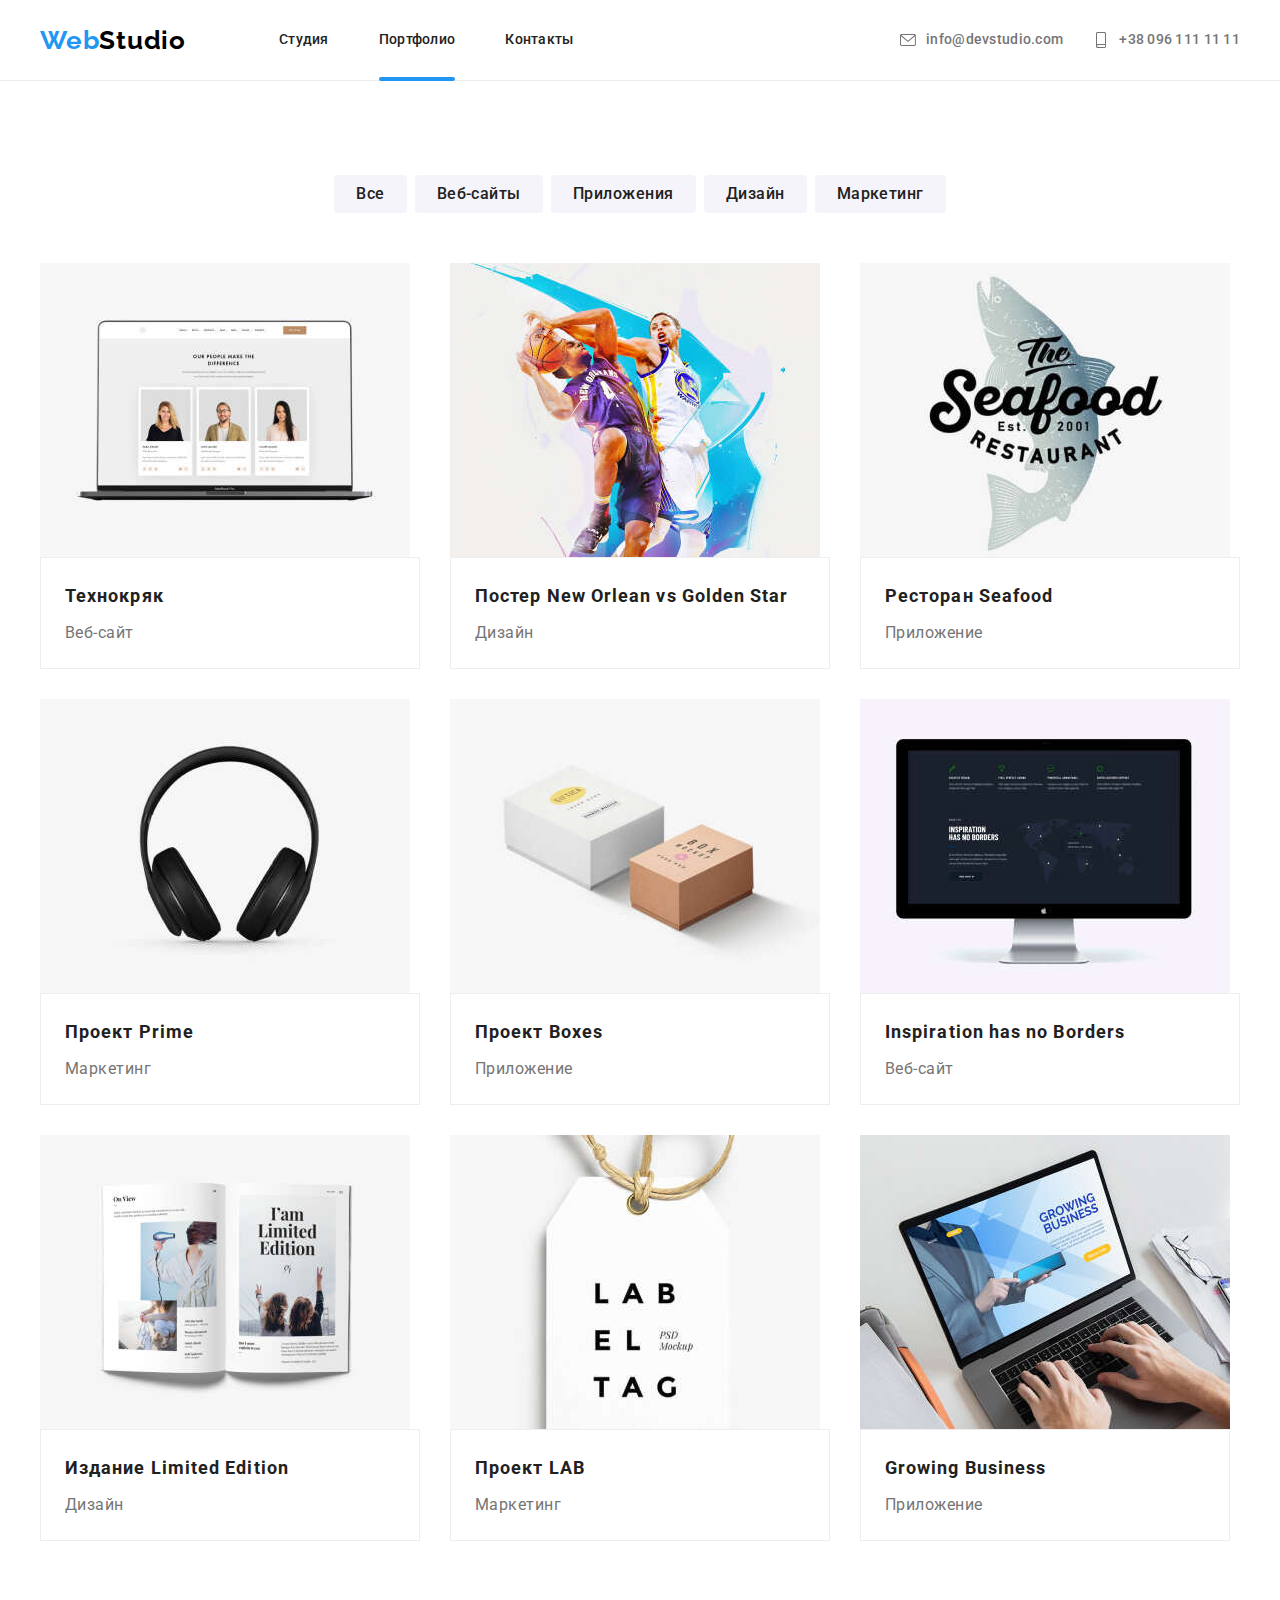
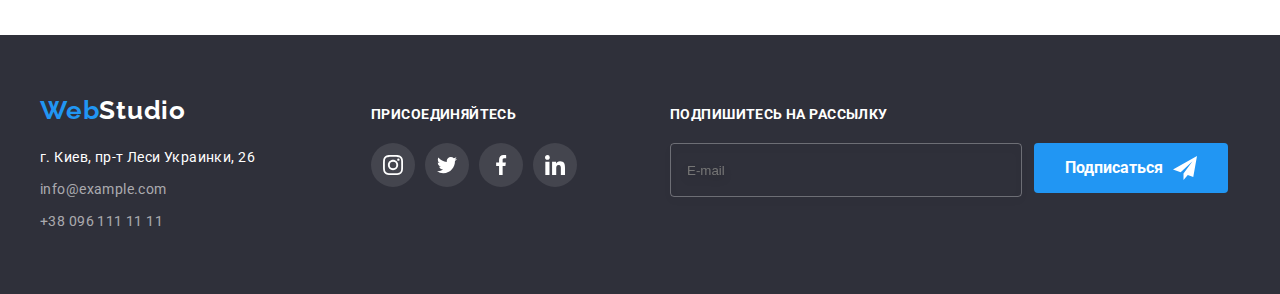
==== commit e4960808: "finish wh8" ====
--- a/portfolio.html
+++ b/portfolio.html
@@ -41,7 +41,9 @@
               <a class="nav__link link nav__link" href="./index.html">Студия</a>
             </li>
             <li class="nav__item">
-              <a class="nav__link link--current" href="./portfolio.html"
+              <a
+                class="nav__link link nav__link--current"
+                href="./portfolio.html"
                 >Портфолио</a
               >
             </li>
@@ -191,7 +193,33 @@
             <li class="examples-item">
               <a href="" class="examples-shadow link">
                 <div class="top-wrap">
-                  <img src="./images/img4.jpg" alt="веб-сайт" width="370" />
+                  <picture>
+                    <source
+                      srcset="
+                        ./images/port-desc-x1.jpg 270w,
+                        ./images/port-desc-x2.jpg 540w
+                      "
+                      media="(min-width: 1200px)"
+                      sizes="(min-width: 1200px) 270px, 25vw"
+                    />
+                    <source
+                      srcset="
+                        ./images/port-tab-x1.jpg 354w,
+                        ./images/port-tab-x2.jpg 708w
+                      "
+                      media="(min-width: 768px) and (max-width: 1199px)"
+                      sizes="(min-width: 768px) 354px, 50vw"
+                    />
+                    <source
+                      srcset="
+                        ./images/port-mob-x1.jpg 450w,
+                        ./images/port-mob-x2.jpg 900w
+                      "
+                      media="(max-width: 767px)"
+                      sizes="(min-width: 480px) 450px, 100vw"
+                    />
+                    <img src="../images/port-desc-x1.jpg" alt="Компьютер" />
+                  </picture>
                   <p class="top-text">
                     Ресурс предлагает комплексные предложения с разным уровнем
                     функционала и сервисов. Все это позволит посетителю получить
@@ -207,7 +235,33 @@
             <li class="examples-item">
               <a href="" class="examples-shadow link">
                 <div class="top-wrap">
-                  <img src="./images/img5.jpg" alt="баскетбол" width="370" />
+                  <picture>
+                    <source
+                      srcset="
+                        ./images/port2-desc-x1.jpg 270w,
+                        ./images/port2-desc-x2.jpg 540w
+                      "
+                      media="(min-width: 1200px)"
+                      sizes="(min-width: 1200px) 270px, 25vw"
+                    />
+                    <source
+                      srcset="
+                        ./images/port2-tab-x1.jpg 354w,
+                        ./images/port2-tab-x2.jpg 708w
+                      "
+                      media="(min-width: 768px) and (max-width: 1199px)"
+                      sizes="(min-width: 768px) 354px, 50vw"
+                    />
+                    <source
+                      srcset="
+                        ./images/port2-mob-x1.jpg 450w,
+                        ./images/port2-mob-x2.jpg 900w
+                      "
+                      media="(max-width: 767px)"
+                      sizes="(min-width: 480px) 450px, 100vw"
+                    />
+                    <img src="../images/port2-desc-x1.jpg" alt="Компьютер" />
+                  </picture>
                   <p class="top-text">
                     Ресурс предлагает комплексные предложения с разным уровнем
                     функционала и сервисов. Все это позволит посетителю получить
@@ -225,7 +279,33 @@
             <li class="examples-item">
               <a href="" class="examples-shadow link">
                 <div class="top-wrap">
-                  <img src="./images/img6.jpg" alt="рыба" width="370" />
+                  <picture>
+                    <source
+                      srcset="
+                        ./images/port3-desc-x1.jpg 270w,
+                        ./images/port3-desc-x2.jpg 540w
+                      "
+                      media="(min-width: 1200px)"
+                      sizes="(min-width: 1200px) 270px, 25vw"
+                    />
+                    <source
+                      srcset="
+                        ./images/port3-tab-x1.jpg 354w,
+                        ./images/port3-tab-x2.jpg 708w
+                      "
+                      media="(min-width: 768px) and (max-width: 1199px)"
+                      sizes="(min-width: 768px) 354px, 50vw"
+                    />
+                    <source
+                      srcset="
+                        ./images/port3-mob-x1.jpg 450w,
+                        ./images/port3-mob-x2.jpg 900w
+                      "
+                      media="(max-width: 767px)"
+                      sizes="(min-width: 480px) 450px, 100vw"
+                    />
+                    <img src="../images/port3-desc-x1.jpg" alt="Компьютер" />
+                  </picture>
                   <p class="top-text">
                     Ресурс предлагает комплексные предложения с разным уровнем
                     функционала и сервисов. Все это позволит посетителю получить
@@ -241,7 +321,33 @@
             <li class="examples-item">
               <a href="" class="examples-shadow link">
                 <div class="top-wrap">
-                  <img src="./images/img7.jpg" alt="наушники" width="370" />
+                  <picture>
+                    <source
+                      srcset="
+                        ./images/port4-desc-x1.jpg 270w,
+                        ./images/port4-desc-x2.jpg 540w
+                      "
+                      media="(min-width: 1200px)"
+                      sizes="(min-width: 1200px) 270px, 25vw"
+                    />
+                    <source
+                      srcset="
+                        ./images/port4-tab-x1.jpg 354w,
+                        ./images/port4-tab-x2.jpg 708w
+                      "
+                      media="(min-width: 768px) and (max-width: 1199px)"
+                      sizes="(min-width: 768px) 354px, 50vw"
+                    />
+                    <source
+                      srcset="
+                        ./images/port4-mob-x1.jpg 450w,
+                        ./images/port4-mob-x2.jpg 900w
+                      "
+                      media="(max-width: 767px)"
+                      sizes="(min-width: 480px) 450px, 100vw"
+                    />
+                    <img src="../images/port4-desc-x1.jpg" alt="Компьютер" />
+                  </picture>
                   <p class="top-text">
                     Ресурс предлагает комплексные предложения с разным уровнем
                     функционала и сервисов. Все это позволит посетителю получить
@@ -257,7 +363,33 @@
             <li class="examples-item">
               <a href="" class="examples-shadow link">
                 <div class="top-wrap">
-                  <img src="./images/img8.jpg" alt="ящики" width="370" />
+                  <picture>
+                    <source
+                      srcset="
+                        ./images/port5-desc-x1.jpg 270w,
+                        ./images/port5-desc-x2.jpg 540w
+                      "
+                      media="(min-width: 1200px)"
+                      sizes="(min-width: 1200px) 270px, 25vw"
+                    />
+                    <source
+                      srcset="
+                        ./images/port5-tab-x1.jpg 354w,
+                        ./images/port5-tab-x2.jpg 708w
+                      "
+                      media="(min-width: 768px) and (max-width: 1199px)"
+                      sizes="(min-width: 768px) 354px, 50vw"
+                    />
+                    <source
+                      srcset="
+                        ./images/port5-mob-x1.jpg 450w,
+                        ./images/port5-mob-x2.jpg 900w
+                      "
+                      media="(max-width: 767px)"
+                      sizes="(min-width: 480px) 450px, 100vw"
+                    />
+                    <img src="../images/port5-desc-x1.jpg" alt="Компьютер" />
+                  </picture>
                   <p class="top-text">
                     Ресурс предлагает комплексные предложения с разным уровнем
                     функционала и сервисов. Все это позволит посетителю получить
@@ -273,7 +405,33 @@
             <li class="examples-item">
               <a href="" class="examples-shadow link">
                 <div class="top-wrap">
-                  <img src="./images/img9.jpg" alt="монитор" width="370" />
+                  <picture>
+                    <source
+                      srcset="
+                        ./images/port6-desc-x1.jpg 270w,
+                        ./images/port6-desc-x2.jpg 540w
+                      "
+                      media="(min-width: 1200px)"
+                      sizes="(min-width: 1200px) 270px, 25vw"
+                    />
+                    <source
+                      srcset="
+                        ./images/port6-tab-x1.jpg 354w,
+                        ./images/port6-tab-x2.jpg 708w
+                      "
+                      media="(min-width: 768px) and (max-width: 1199px)"
+                      sizes="(min-width: 768px) 354px, 50vw"
+                    />
+                    <source
+                      srcset="
+                        ./images/port6-mob-x1.jpg 450w,
+                        ./images/port6-mob-x2.jpg 900w
+                      "
+                      media="(max-width: 767px)"
+                      sizes="(min-width: 480px) 450px, 100vw"
+                    />
+                    <img src="../images/port6-desc-x1.jpg" alt="Компьютер" />
+                  </picture>
                   <p class="top-text">
                     Ресурс предлагает комплексные предложения с разным уровнем
                     функционала и сервисов. Все это позволит посетителю получить
@@ -289,7 +447,33 @@
             <li class="examples-item">
               <a href="" class="examples-shadow link">
                 <div class="top-wrap">
-                  <img src="./images/img10.jpg" alt="книга" width="370" />
+                  <picture>
+                    <source
+                      srcset="
+                        ./images/port7-desc-x1.jpg 270w,
+                        ./images/port7-desc-x2.jpg 540w
+                      "
+                      media="(min-width: 1200px)"
+                      sizes="(min-width: 1200px) 270px, 25vw"
+                    />
+                    <source
+                      srcset="
+                        ./images/port7-tab-x1.jpg 354w,
+                        ./images/port7-tab-x2.jpg 708w
+                      "
+                      media="(min-width: 768px) and (max-width: 1199px)"
+                      sizes="(min-width: 768px) 354px, 50vw"
+                    />
+                    <source
+                      srcset="
+                        ./images/port7-mob-x1.jpg 450w,
+                        ./images/port7-mob-x2.jpg 900w
+                      "
+                      media="(max-width: 767px)"
+                      sizes="(min-width: 480px) 450px, 100vw"
+                    />
+                    <img src="../images/port7-desc-x1.jpg" alt="Компьютер" />
+                  </picture>
                   <p class="top-text">
                     Ресурс предлагает комплексные предложения с разным уровнем
                     функционала и сервисов. Все это позволит посетителю получить
@@ -305,7 +489,33 @@
             <li class="examples-item">
               <a href="" class="examples-shadow link">
                 <div class="top-wrap">
-                  <img src="./images/img11.jpg" alt="лейбл" width="370" />
+                  <picture>
+                    <source
+                      srcset="
+                        ./images/port8-desc-x1.jpg 270w,
+                        ./images/port8-desc-x2.jpg 540w
+                      "
+                      media="(min-width: 1200px)"
+                      sizes="(min-width: 1200px) 270px, 25vw"
+                    />
+                    <source
+                      srcset="
+                        ./images/port8-tab-x1.jpg 354w,
+                        ./images/port8-tab-x2.jpg 708w
+                      "
+                      media="(min-width: 768px) and (max-width: 1199px)"
+                      sizes="(min-width: 768px) 354px, 50vw"
+                    />
+                    <source
+                      srcset="
+                        ./images/port8-mob-x1.jpg 450w,
+                        ./images/port8-mob-x2.jpg 900w
+                      "
+                      media="(max-width: 767px)"
+                      sizes="(min-width: 480px) 450px, 100vw"
+                    />
+                    <img src="../images/port8-desc-x1.jpg" alt="Компьютер" />
+                  </picture>
                   <p class="top-text">
                     Ресурс предлагает комплексные предложения с разным уровнем
                     функционала и сервисов. Все это позволит посетителю получить
@@ -321,7 +531,33 @@
             <li class="examples-item">
               <a href="" class="examples-shadow link">
                 <div class="top-wrap">
-                  <img src="./images/img12.jpg" alt="ноутбук" width="370" />
+                  <picture>
+                    <source
+                      srcset="
+                        ./images/port9-desc-x1.jpg 270w,
+                        ./images/port9-desc-x2.jpg 540w
+                      "
+                      media="(min-width: 1200px)"
+                      sizes="(min-width: 1200px) 270px, 25vw"
+                    />
+                    <source
+                      srcset="
+                        ./images/port9-tab-x1.jpg 354w,
+                        ./images/port9-tab-x2.jpg 708w
+                      "
+                      media="(min-width: 768px) and (max-width: 1199px)"
+                      sizes="(min-width: 768px) 354px, 50vw"
+                    />
+                    <source
+                      srcset="
+                        ./images/port9-mob-x1.jpg 450w,
+                        ./images/port9-mob-x2.jpg 900w
+                      "
+                      media="(max-width: 767px)"
+                      sizes="(min-width: 480px) 450px, 100vw"
+                    />
+                    <img src="../images/port9-desc-x1.jpg" alt="Компьютер" />
+                  </picture>
                   <p class="top-text">
                     Ресурс предлагает комплексные предложения с разным уровнем
                     функционала и сервисов. Все это позволит посетителю получить
--- a/css/main.css
+++ b/css/main.css
@@ -419,21 +419,20 @@
 
 .hero {
   padding: 118px 0;
+  margin-right: auto;
+  margin-left: auto;
+  text-align: center;
   background: var(--background-color);
-  background-image: linear-gradient(rgba(47, 48, 58, 0.4), rgba(47, 48, 58, 0.4)), url(../images/main.jpg);
+  background-image: linear-gradient(rgba(47, 48, 58, 0.4), rgba(47, 48, 58, 0.4)), url(../images/hero-mob-x1.jpg);
   background-position: center;
   background-repeat: no-repeat;
   background-size: cover;
   margin: 0 auto;
-  max-width: 1600px;
-  margin-right: auto;
-  margin-left: auto;
-  text-align: center;
-}
-
-@media screen and (min-width: 480px) {
+}
+
+@media (min-device-pixel-ratio: 2), (min-resolution: 192dpi), (min-resolution: 2dppx) {
   .hero {
-    padding: 200px 0px 200px 0px;
+    background-image: linear-gradient(to right, rgba(47, 48, 58, 0.4), rgba(47, 48, 58, 0.4)), url(../images/hero-mob-x2.jpg);
   }
 }
 
@@ -441,6 +440,13 @@
   .hero {
     padding: 182px 0px;
     min-width: 768px;
+    background-image: linear-gradient(to right, rgba(47, 48, 58, 0.4), rgba(47, 48, 58, 0.4)), url(../images/hero-tab-x1.jpg);
+  }
+}
+
+@media screen and (min-width: 768px) and (min-device-pixel-ratio: 2), screen and (min-width: 768px) and (min-resolution: 192dpi), screen and (min-width: 768px) and (min-resolution: 2dppx) {
+  .hero {
+    background-image: linear-gradient(to right, rgba(47, 48, 58, 0.4), rgba(47, 48, 58, 0.4)), url(../images/hero-tab-x2.jpg);
   }
 }
 
@@ -448,6 +454,13 @@
   .hero {
     padding: 200px 0px;
     max-width: 1600px;
+    background-image: linear-gradient(to right, rgba(47, 48, 58, 0.4), rgba(47, 48, 58, 0.4)), url(../images/hero-desc-x1.jpg);
+  }
+}
+
+@media screen and (min-width: 1200px) and (min-device-pixel-ratio: 2), screen and (min-width: 1200px) and (min-resolution: 192dpi), screen and (min-width: 1200px) and (min-resolution: 2dppx) {
+  .hero {
+    background-image: linear-gradient(to right, rgba(47, 48, 58, 0.4), rgba(47, 48, 58, 0.4)), url(../images/hero-desc-x2.jpg);
   }
 }
 
